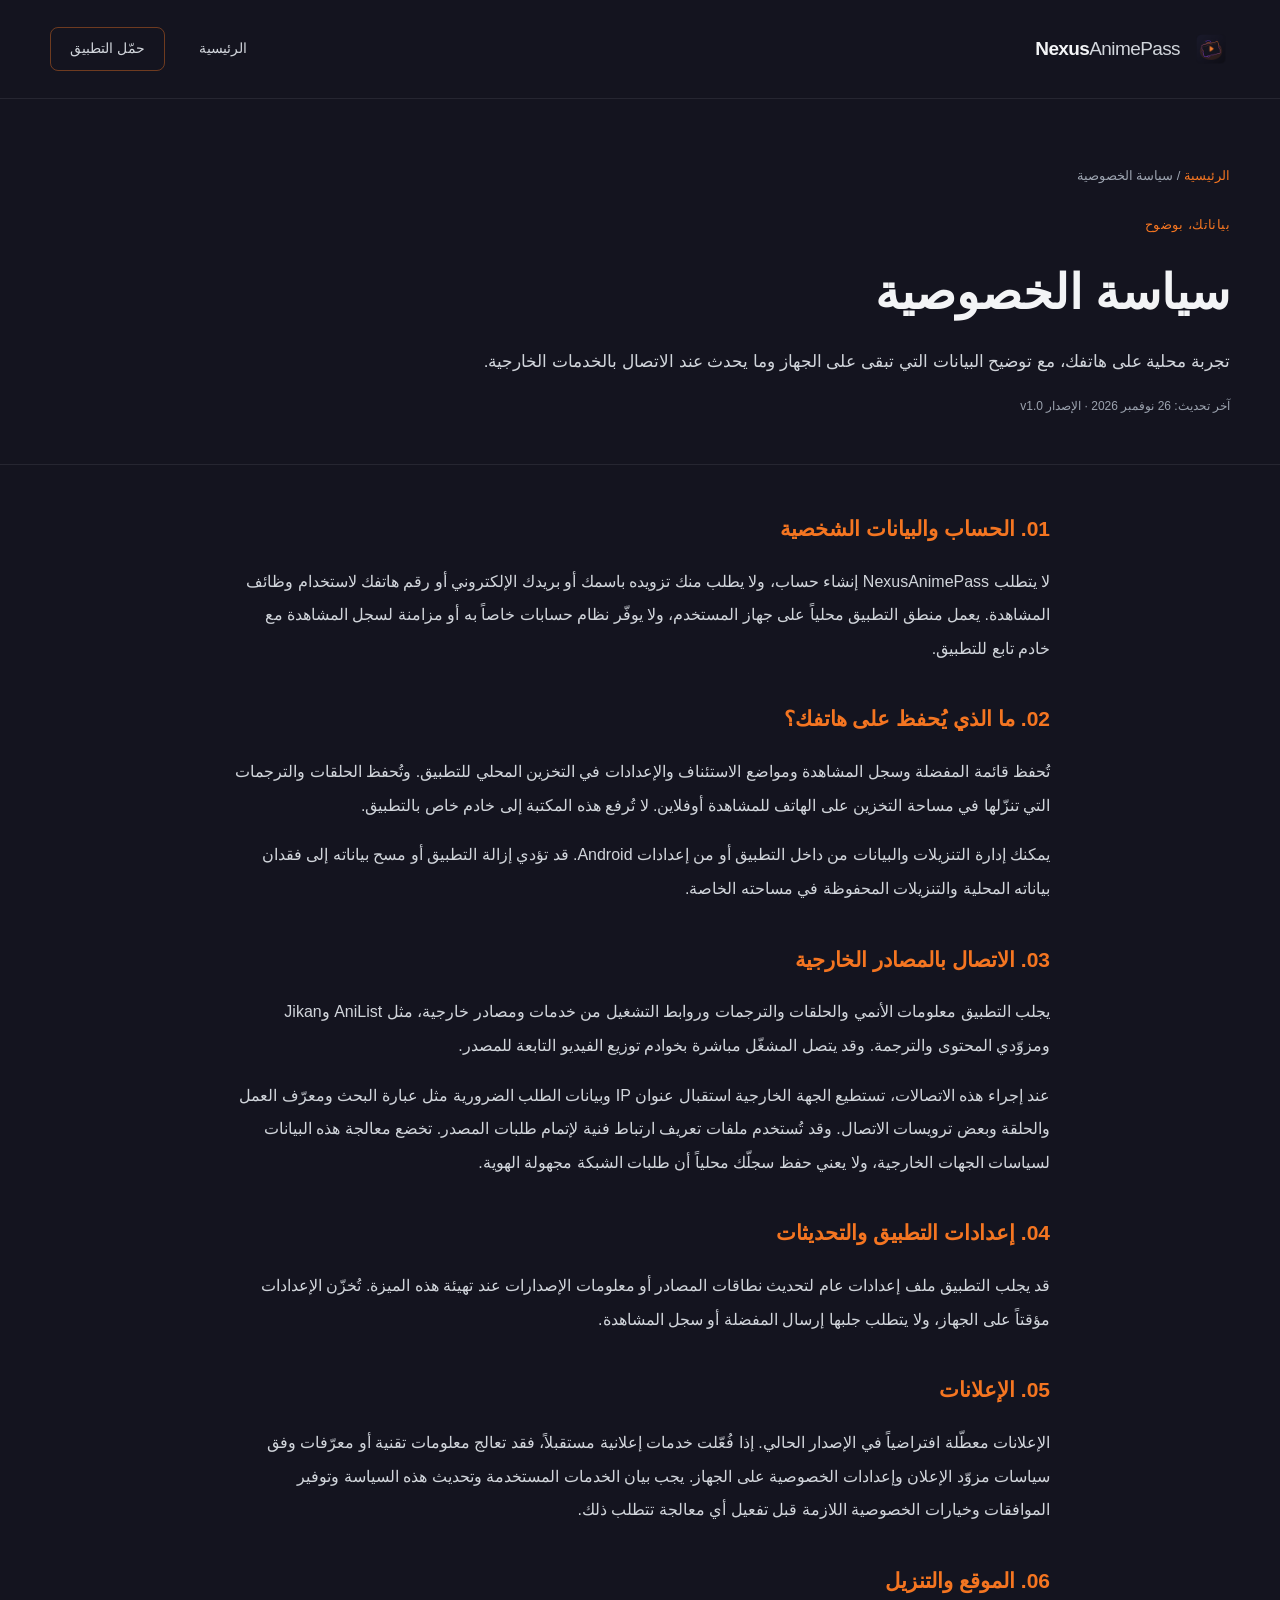
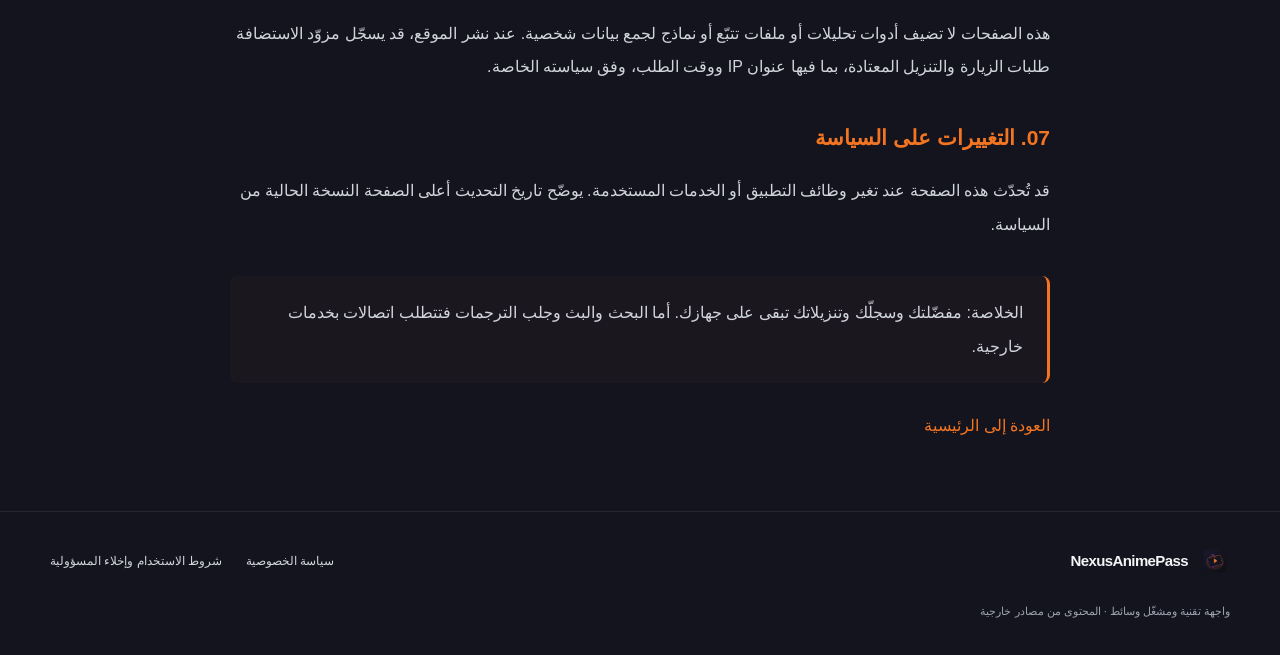
==== privacy.html @ e01f93e0 "Prepare NexusAnimePass website and default remote configuration" ====
<!doctype html><html lang="ar" dir="rtl"><head><meta charset="utf-8"><meta name="viewport" content="width=device-width,initial-scale=1"><meta name="theme-color" content="#14141f"><title>سياسة الخصوصية — NexusAnimePass</title><link rel="icon" href="./assets/nexus-icon.png" type="image/png"><link rel="stylesheet" href="./styles.css"></head><body><a class="skip" href="#main">انتقل إلى المحتوى</a><header class="header"><div class="container nav"><a class="brand" href="./index.html"><img src="./assets/nexus-icon.png" width="38" height="38" alt=""><span dir="ltr">Nexus<span class="brand-light">AnimePass</span></span></a><nav aria-label="القائمة الرئيسية"><a href="./index.html">الرئيسية</a><a class="nav-download" href="./downloads/NexusAnimePass-v1.0-release.apk" download>حمّل التطبيق</a></nav></div></header><main id="main"><div class="legal-hero"><div class="container"><div class="breadcrumb"><a href="./index.html">الرئيسية</a> / سياسة الخصوصية</div><p class="eyebrow">بياناتك، بوضوح</p><h1>سياسة الخصوصية</h1><p class="intro">تجربة محلية على هاتفك، مع توضيح البيانات التي تبقى على الجهاز وما يحدث عند الاتصال بالخدمات الخارجية.</p><p class="legal-date">آخر تحديث: 26 نوفمبر 2026 · الإصدار v1.0</p></div></div><div class="container legal-body">
<section><h2>01. الحساب والبيانات الشخصية</h2><p>لا يتطلب NexusAnimePass إنشاء حساب، ولا يطلب منك تزويده باسمك أو بريدك الإلكتروني أو رقم هاتفك لاستخدام وظائف المشاهدة. يعمل منطق التطبيق محلياً على جهاز المستخدم، ولا يوفّر نظام حسابات خاصاً به أو مزامنة لسجل المشاهدة مع خادم تابع للتطبيق.</p></section>
<section><h2>02. ما الذي يُحفظ على هاتفك؟</h2><p>تُحفظ قائمة المفضلة وسجل المشاهدة ومواضع الاستئناف والإعدادات في التخزين المحلي للتطبيق. وتُحفظ الحلقات والترجمات التي تنزّلها في مساحة التخزين على الهاتف للمشاهدة أوفلاين. لا تُرفع هذه المكتبة إلى خادم خاص بالتطبيق.</p><p>يمكنك إدارة التنزيلات والبيانات من داخل التطبيق أو من إعدادات Android. قد تؤدي إزالة التطبيق أو مسح بياناته إلى فقدان بياناته المحلية والتنزيلات المحفوظة في مساحته الخاصة.</p></section>
<section><h2>03. الاتصال بالمصادر الخارجية</h2><p>يجلب التطبيق معلومات الأنمي والحلقات والترجمات وروابط التشغيل من خدمات ومصادر خارجية، مثل AniList وJikan ومزوّدي المحتوى والترجمة. وقد يتصل المشغّل مباشرة بخوادم توزيع الفيديو التابعة للمصدر.</p><p>عند إجراء هذه الاتصالات، تستطيع الجهة الخارجية استقبال عنوان IP وبيانات الطلب الضرورية مثل عبارة البحث ومعرّف العمل والحلقة وبعض ترويسات الاتصال. وقد تُستخدم ملفات تعريف ارتباط فنية لإتمام طلبات المصدر. تخضع معالجة هذه البيانات لسياسات الجهات الخارجية، ولا يعني حفظ سجلّك محلياً أن طلبات الشبكة مجهولة الهوية.</p></section>
<section><h2>04. إعدادات التطبيق والتحديثات</h2><p>قد يجلب التطبيق ملف إعدادات عام لتحديث نطاقات المصادر أو معلومات الإصدارات عند تهيئة هذه الميزة. تُخزّن الإعدادات مؤقتاً على الجهاز، ولا يتطلب جلبها إرسال المفضلة أو سجل المشاهدة.</p></section>
<section><h2>05. الإعلانات</h2><p>الإعلانات معطّلة افتراضياً في الإصدار الحالي. إذا فُعّلت خدمات إعلانية مستقبلاً، فقد تعالج معلومات تقنية أو معرّفات وفق سياسات مزوّد الإعلان وإعدادات الخصوصية على الجهاز. يجب بيان الخدمات المستخدمة وتحديث هذه السياسة وتوفير الموافقات وخيارات الخصوصية اللازمة قبل تفعيل أي معالجة تتطلب ذلك.</p></section>
<section><h2>06. الموقع والتنزيل</h2><p>هذه الصفحات لا تضيف أدوات تحليلات أو ملفات تتبّع أو نماذج لجمع بيانات شخصية. عند نشر الموقع، قد يسجّل مزوّد الاستضافة طلبات الزيارة والتنزيل المعتادة، بما فيها عنوان IP ووقت الطلب، وفق سياسته الخاصة.</p></section>
<section><h2>07. التغييرات على السياسة</h2><p>قد تُحدّث هذه الصفحة عند تغير وظائف التطبيق أو الخدمات المستخدمة. يوضّح تاريخ التحديث أعلى الصفحة النسخة الحالية من السياسة.</p></section>
<p class="legal-note">الخلاصة: مفضّلتك وسجلّك وتنزيلاتك تبقى على جهازك. أما البحث والبث وجلب الترجمات فتتطلب اتصالات بخدمات خارجية.</p><a class="legal-back" href="./index.html">العودة إلى الرئيسية</a></div></main><footer class="footer"><div class="container footer-inner"><a class="brand" href="./index.html"><img src="./assets/nexus-icon.png" width="30" height="30" alt=""><span dir="ltr">NexusAnimePass</span></a><nav aria-label="روابط قانونية"><a href="./privacy.html">سياسة الخصوصية</a><a href="./terms.html">شروط الاستخدام وإخلاء المسؤولية</a></nav><p>واجهة تقنية ومشغّل وسائط · المحتوى من مصادر خارجية</p></div></footer></body></html>
---- styles.css ----
:root{color-scheme:dark;--bg:#14141f;--panel:#1e1e2e;--ink:#f3f4f6;--ink:oklch(96.7% 0.003 264.542);--muted:#9ca3af;--muted:oklch(70.7% 0.022 261.325);--primary:#f47521;--primary-dark:#d95e0f;--accent:#7c3aed;--line:#ffffff14}*{box-sizing:border-box}html{scroll-behavior:smooth;scroll-padding-top:30px}body{margin:0;background:var(--bg);color:var(--ink);font-family:"Cairo",Tahoma,"Segoe UI",Arial,sans-serif;font-size:16px;line-height:1.85}a{color:inherit;text-decoration:none}a:focus-visible{outline:3px solid var(--primary);outline-offset:6px}img{max-width:100%;display:block}.container{width:min(1180px,calc(100% - 64px));margin-inline:auto}.skip{position:absolute;top:-80px;right:20px;background:var(--primary);color:#14141f;padding:10px 20px;z-index:20}.skip:focus{top:12px}.header{border-bottom:1px solid var(--line)}.nav{min-height:98px;display:flex;align-items:center;justify-content:space-between;gap:30px}.brand{display:inline-flex;align-items:center;gap:12px;font-family:"Segoe UI",Arial,sans-serif;font-weight:750;font-size:19px;letter-spacing:-.6px}.brand-light{font-weight:400;color:#d1d5db}.nav nav{display:flex;align-items:center;gap:34px;font-size:14px;color:#d1d5db}.nav nav a:hover,.footer a:hover{color:var(--primary)}.nav-download{border:1px solid #f4752166;padding:8px 19px;border-radius:8px}.hero{display:grid;grid-template-columns:1.05fr 1fr;align-items:center;gap:35px;min-height:760px;padding-block:70px 65px}.eyebrow{font-size:13px;color:var(--primary);letter-spacing:.4px;margin:0 0 20px;display:flex;align-items:center;gap:10px}.status-dot{width:7px;height:7px;border-radius:50%;background:var(--primary);box-shadow:0 0 15px #f4752166}.product-name{font-family:"Segoe UI",sans-serif;letter-spacing:2px;text-align:right;font-size:14px;color:#9ca3af;margin:0 0 14px}.hero h1{font-size:clamp(42px,4.7vw,66px);line-height:1.48;letter-spacing:-2px;margin:0 0 24px;font-weight:800}.hero h1 span{background:linear-gradient(100deg,#f47521,#7c3aed);background-clip:text;-webkit-background-clip:text;color:transparent}.hero-description{color:var(--muted);font-size:17px;line-height:2.1;max-width:480px;margin:0 0 28px}.release-meta{display:flex;gap:26px;color:var(--muted);font-size:12px;margin-bottom:24px}.release-meta span{display:flex;gap:9px;align-items:center}.release-meta b{color:var(--ink);font-size:15px;font-family:"Segoe UI",sans-serif}.button{display:inline-flex;justify-content:center;align-items:center;gap:12px;min-height:58px;padding:14px 25px;border-radius:10px;font-weight:700;font-size:16px;transition:transform .2s,background .2s}.primary{background:var(--primary);color:#ffffff;box-shadow:0 8px 30px #f4752112}.primary:hover{transform:translateY(-3px);background:var(--primary-dark)}.download-note{font-size:12px;color:#9ca3af;margin-top:13px}.hero-art{height:585px;position:relative;display:grid;place-items:center;isolation:isolate}.hero-art:before{content:"";position:absolute;width:410px;height:410px;background:radial-gradient(ellipse,#7c3aed23,transparent 68%);z-index:-1}.orbit{border:1px solid #7c3aed13;position:absolute;border-radius:50%;z-index:-1}.orbit-one{width:475px;height:475px}.orbit-two{width:555px;height:555px;border-style:dashed;transform:rotate(-22deg)}.art-caption{position:absolute;top:5px;left:25px;font-size:12px;letter-spacing:1px;color:#9ca3af}.phone{width:258px;height:516px;border:5px solid #3a3a4f;border-radius:39px;background:#14141f;box-shadow:0 40px 80px #0009,inset 0 0 0 1px #ffffff19;transform:rotate(-8deg);padding:25px 12px 15px;position:relative;overflow:hidden;direction:ltr}.phone-camera{width:61px;height:12px;background:#14141f;border-radius:0 0 10px 10px;position:absolute;left:94px;top:0}.phone-top{display:flex;align-items:center;gap:8px;font:700 11px "Segoe UI",sans-serif;letter-spacing:2px;padding-bottom:18px}.phone-dots{margin-left:auto;color:#aaa;letter-spacing:2px}.phone-scene{height:260px;border-radius:15px;background:linear-gradient(155deg,#14141f,#1e1e2e 43%,#7c3aed 72%,#14141f);overflow:hidden;position:relative}.scene-sun{position:absolute;width:98px;height:98px;border-radius:50%;left:72px;top:28px;background:linear-gradient(#f47521,#d95e0f);box-shadow:0 0 40px #f4752133}.scene-mountain{position:absolute;clip-path:polygon(0 100%,0 64%,30% 10%,49% 49%,67% 30%,100% 74%,100% 100%);bottom:0;width:280px;height:165px;left:-20px;background:#3a3a4f}.mountain-front{height:123px;background:#14141f;transform:scaleX(-1)}.scene-grid{position:absolute;inset:0;background:repeating-linear-gradient(0deg,transparent 0 3px,#0000000a 3px 4px)}.scene-label{position:absolute;bottom:38px;right:16px;font-size:17px;font-weight:bold}.scene-tag{position:absolute;bottom:20px;right:16px;font:9px "Segoe UI",sans-serif;letter-spacing:2px;color:#d1d5db}.play-symbol{position:absolute;left:94px;top:123px;width:42px;height:42px;border-radius:50%;background:#fff2;backdrop-filter:blur(5px);border:1px solid #ffffff66}.play-symbol:after{content:"";position:absolute;left:17px;top:12px;border-left:12px solid white;border-top:8px solid transparent;border-bottom:8px solid transparent}.mock-progress{height:3px;background:#ffffff19;margin-top:14px;border-radius:5px}.mock-progress span{display:block;height:100%;width:43%;background:var(--primary)}.phone-text{direction:rtl;display:flex;flex-direction:column;margin-top:16px}.phone-text strong{font-size:14px}.phone-text span{font-size:10px;color:#9ca3af;margin-top:5px}.mock-pills{display:flex;direction:rtl;gap:5px;margin-top:14px}.mock-pills span{border:1px solid #ffffff17;border-radius:5px;font-size:9px;padding:2px 7px;color:#d1d5db}.mock-bottom{display:flex;gap:7px;margin-top:15px}.mock-bottom span{height:16px;flex:1;border-radius:4px;background:#ffffff09}.float-label{position:absolute;border:1px solid #ffffff19;background:#1e1e2eef;box-shadow:0 15px 40px #0005;padding:13px 15px;border-radius:13px;display:flex;align-items:center;gap:12px}.float-label strong{font-size:12px;display:block;white-space:nowrap}.float-label small{font:11px "Segoe UI",Tahoma,sans-serif;color:#9ca3af;display:block;margin-top:3px}.mini-icon{color:var(--primary);background:#f4752114;border:1px solid #f4752122;border-radius:9px;width:35px;height:35px;display:grid;place-items:center;font-size:23px}.float-ar{top:135px;right:0}.float-offline{bottom:83px;left:0}.illustration-note{position:absolute;bottom:6px;left:30px;font-size:10px;color:#9ca3af}.benefit-strip{border-block:1px solid var(--line);background:#14141f}.benefit-strip .container{display:flex;align-items:center;justify-content:center;gap:42px;min-height:73px;font-size:13px;color:#d1d5db}.benefit-strip i{height:4px;width:4px;background:#7c3aed;border-radius:50%}.section{padding-block:100px}.section-heading{margin-bottom:40px}.section-heading h2,.final-cta h2{font-size:clamp(29px,3.3vw,42px);line-height:1.55;letter-spacing:-1px;margin:0 0 17px}.section-heading>p:last-child{color:var(--muted);max-width:480px}.muted{color:#9ca3af}.feature-grid{display:grid;grid-template-columns:repeat(3,1fr);gap:16px}.feature{border:1px solid var(--line);border-radius:18px;background:linear-gradient(140deg,#1e1e2e,#14141f);padding:30px;min-height:290px;overflow:hidden;position:relative}.feature-wide{grid-column:span 2;padding-inline-end:34%;background:radial-gradient(ellipse at 10% 90%,#7c3aed20,transparent 60%),#1e1e2e}.feature-number{display:block;text-align:right;font:11px "Segoe UI",sans-serif;letter-spacing:1.7px;color:#9ca3af;margin-bottom:24px}.feature-icon{font:34px "Segoe UI",sans-serif;color:var(--primary);height:45px}.arabic-icon{font-family:Tahoma,sans-serif}.feature h3{font-size:19px;line-height:1.6;margin:16px 0 10px}.feature p{font-size:14px;color:#9ca3af;line-height:1.95;margin:0}.signal-bars{position:absolute;left:35px;bottom:65px;display:flex;align-items:center;gap:5px;height:125px;transform:rotate(-12deg)}.signal-bars i{display:block;width:6px;border-radius:10px;height:25px;background:linear-gradient(#f47521,#d95e0f)}.signal-bars i:nth-child(3n){height:92px}.signal-bars i:nth-child(2n){height:55px}.signal-bars i:nth-child(5n){height:120px}.feature-cast{background:radial-gradient(ellipse at 5% 25%,#7c3aed20,transparent 65%),#1e1e2e}.cast-drawing{height:45px;width:60px;border:2px solid #f47521;border-radius:6px;position:relative;margin-top:5px}.cast-drawing span{position:absolute;width:17px;height:17px;border:3px solid #f47521;border-radius:50%;bottom:-5px;right:-5px;background:#1e1e2e}.section-footnote{font-size:12px;color:#9ca3af;margin:20px 0 0}.installation{background:#14141f;border-block:1px solid var(--line);padding-block:80px}.steps{list-style:none;display:grid;grid-template-columns:repeat(3,1fr);gap:45px;padding:0;margin:45px 0 0;counter-reset:none}.steps li{border-top:1px solid #ffffff20;padding-top:24px}.step-number{font:300 39px "Segoe UI",sans-serif;color:#f47521}.steps h3{font-size:18px;margin:22px 0 9px}.steps p{font-size:14px;color:var(--muted);margin:0}.final-cta{padding-block:80px;display:flex;align-items:center;justify-content:space-between;gap:35px}.final-cta h2{margin-bottom:9px}.final-cta p:last-child{color:var(--muted);font-size:14px}.apk-label{border-right:1px solid #ffffff33;padding-right:12px;font:12px "Segoe UI",sans-serif;direction:ltr}.footer{border-top:1px solid var(--line);padding:34px 0}.footer-inner{display:flex;align-items:center;gap:25px;flex-wrap:wrap;justify-content:space-between}.footer .brand{font-size:15px}.footer nav{display:flex;gap:24px;font-size:12px;color:#d1d5db}.footer p{width:100%;font-size:11px;color:#9ca3af;margin:0}.legal-hero{padding:65px 0 35px;border-bottom:1px solid var(--line)}.breadcrumb{font-size:13px;color:#9ca3af;margin-bottom:25px}.breadcrumb a{color:var(--primary)}.legal-hero h1{font-size:clamp(30px,4vw,48px);line-height:1.5;margin:0 0 15px}.legal-hero .intro{max-width:760px;color:#d1d5db;font-size:17px}.legal-date{font-size:12px;color:#9ca3af}.legal-body{max-width:820px;padding-block:45px 70px}.legal-body section{margin-bottom:35px}.legal-body h2{font-size:21px;color:#f47521;margin:0 0 12px}.legal-body p,.legal-body li{color:#d1d5db;line-height:2.1}.legal-body ul{padding-inline-start:24px}.legal-note{border-right:3px solid var(--primary);background:#f4752108;border-radius:8px;padding:20px 24px;color:#d1d5db!important}.legal-back{color:var(--primary);display:inline-block;margin-top:12px}@media(min-width:1500px){.hero{min-height:800px}}@media(max-width:1050px){.container{width:calc(100% - 48px)}.hero{gap:15px}.hero-art{transform:scale(.88);transform-origin:center;width:100%}.float-ar{right:-25px}.float-offline{left:-20px}.feature{padding:24px}.feature-wide{padding-inline-end:29%}.signal-bars{left:20px;gap:3px}.signal-bars i{width:5px}}@media(max-width:780px){.nav{min-height:82px;gap:18px}.nav nav{gap:17px}.brand{font-size:16px;gap:9px}.brand img{width:32px;height:32px}.hero{grid-template-columns:1fr;padding-top:50px;padding-bottom:25px;gap:15px;min-height:0}.hero-copy{max-width:560px}.hero h1{font-size:52px}.hero-art{height:540px;max-width:470px;margin:auto;transform:scale(.95)}.float-ar{right:0}.float-offline{left:0}.benefit-strip .container{gap:20px;font-size:12px;flex-wrap:wrap;padding-block:15px}.feature-grid{grid-template-columns:repeat(2,1fr)}.feature-wide{padding-inline-end:35%}.feature-cast{grid-column:span 2}.steps{gap:25px}.section{padding-block:65px}.final-cta{align-items:flex-start;flex-direction:column;padding-block:60px}.installation{padding-block:60px}.footer-inner{gap:20px}}@media(max-width:480px){.container{width:calc(100% - 36px)}.nav{flex-wrap:wrap;justify-content:center;gap:14px;padding-block:18px}.nav nav{width:100%;justify-content:center;gap:24px}.nav-download{padding:4px 12px}.hero h1{font-size:43px;letter-spacing:-1px}.hero-description{font-size:16px}.hero .button{width:100%;font-size:14px;padding-inline:12px}.hero .download-note{font-size:11px}.release-meta{gap:19px}.hero-art{height:460px;transform:none;max-width:100%;overflow:clip}.phone{transform:rotate(-6deg) scale(.82)}.orbit-one{width:310px;height:310px}.orbit-two{width:365px;height:365px}.float-label{padding:9px;gap:7px;z-index:1}.float-label strong{font-size:10px}.float-label small{font-size:9px}.float-ar{top:100px;right:0}.float-offline{bottom:50px;left:0}.mini-icon{width:28px;height:28px;font-size:19px}.art-caption{top:0;left:10px}.illustration-note{bottom:0;left:12px}.benefit-strip .container{gap:12px}.benefit-strip i:nth-of-type(2){display:none}.benefit-strip span{width:40%;text-align:center}.feature-grid{grid-template-columns:1fr}.feature-wide,.feature-cast{grid-column:auto}.feature-wide{padding-inline-end:24px;padding-bottom:135px}.signal-bars{bottom:22px;left:30px;height:90px;transform:rotate(0)}.signal-bars i:nth-child(5n){height:75px}.signal-bars i:nth-child(3n){height:55px}.feature{min-height:260px}.steps{grid-template-columns:1fr;gap:28px}.steps li{position:relative;padding-inline-start:55px;padding-top:20px}.step-number{position:absolute;right:0;top:20px;font-size:30px}.steps h3{margin-top:3px}.footer nav{flex-direction:column;gap:6px}.final-cta .button{width:100%;font-size:14px}.legal-hero{padding-top:40px}.legal-hero .intro{font-size:16px}.legal-body{padding-top:30px}.legal-body h2{font-size:19px}.legal-body p,.legal-body li{font-size:15px}.legal-note{padding:17px}}@media(prefers-reduced-motion:reduce){html{scroll-behavior:auto}*,*:before,*:after{transition:none!important}}
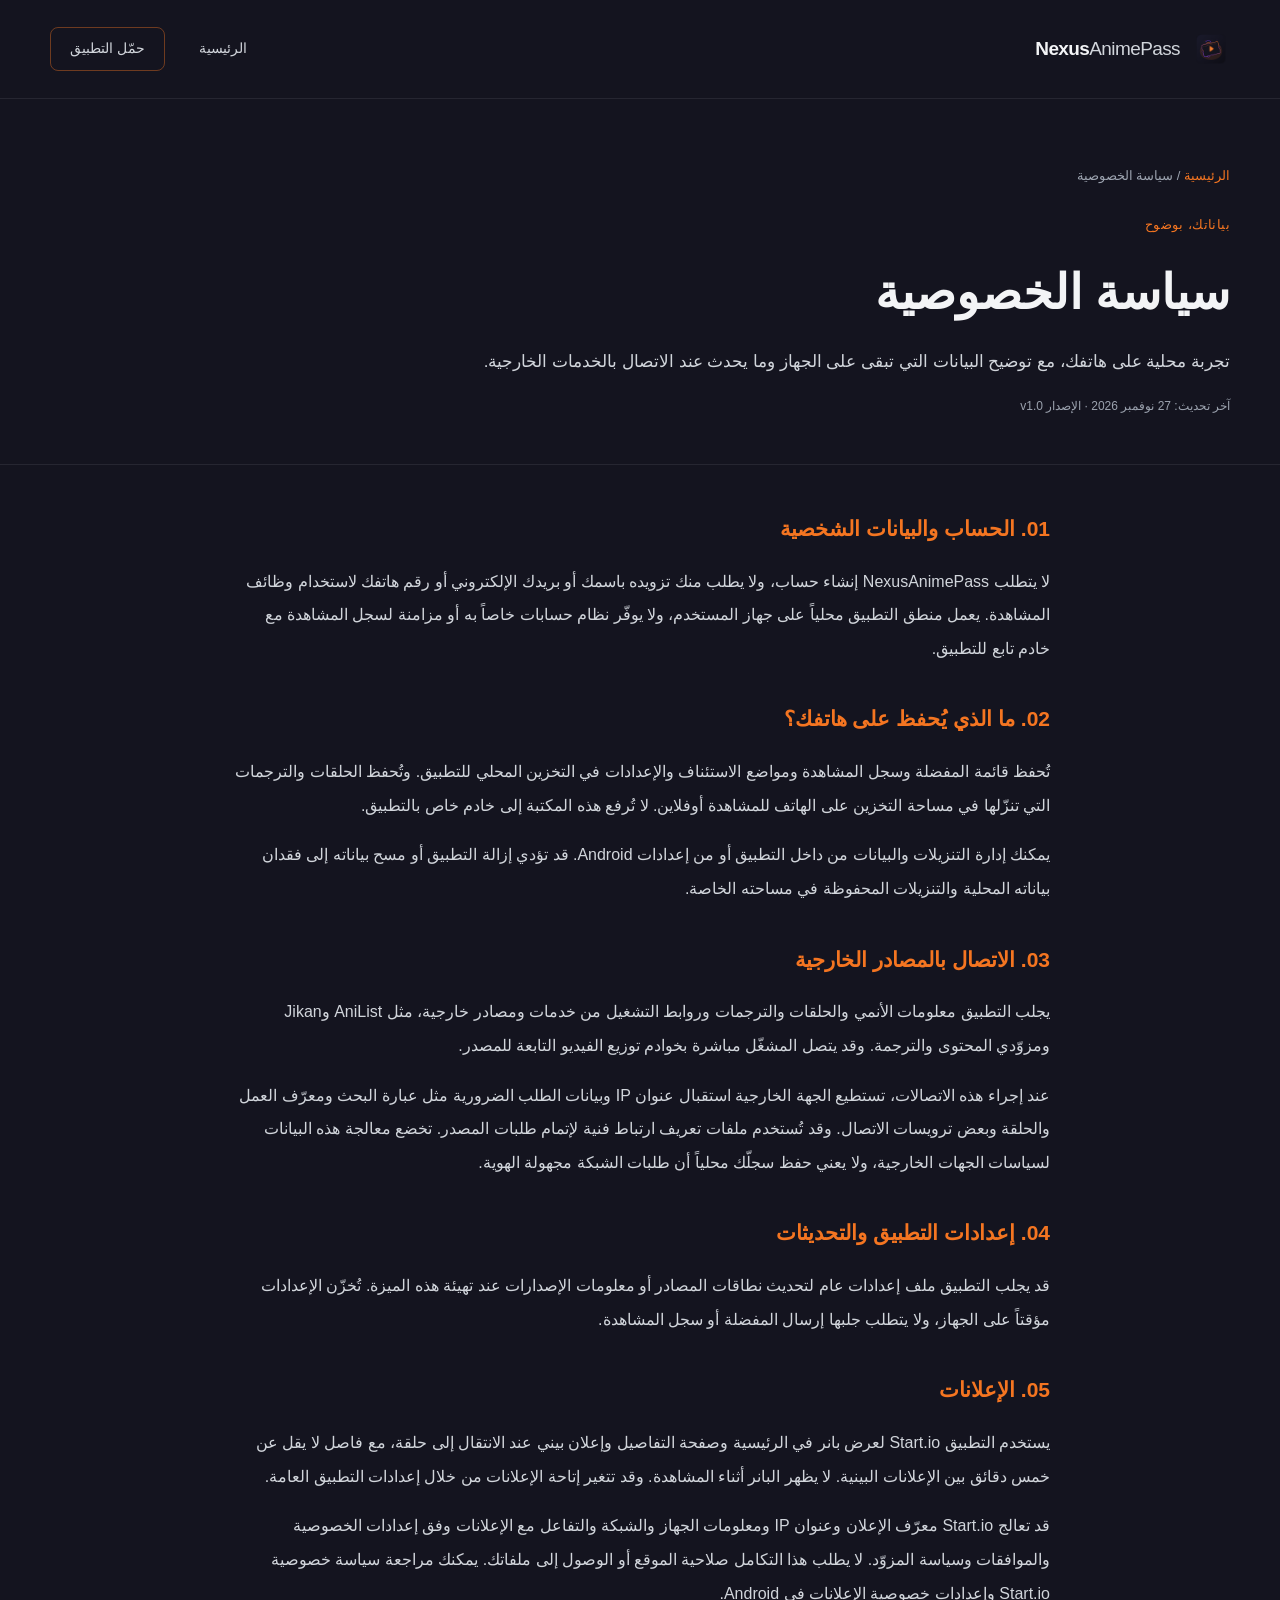
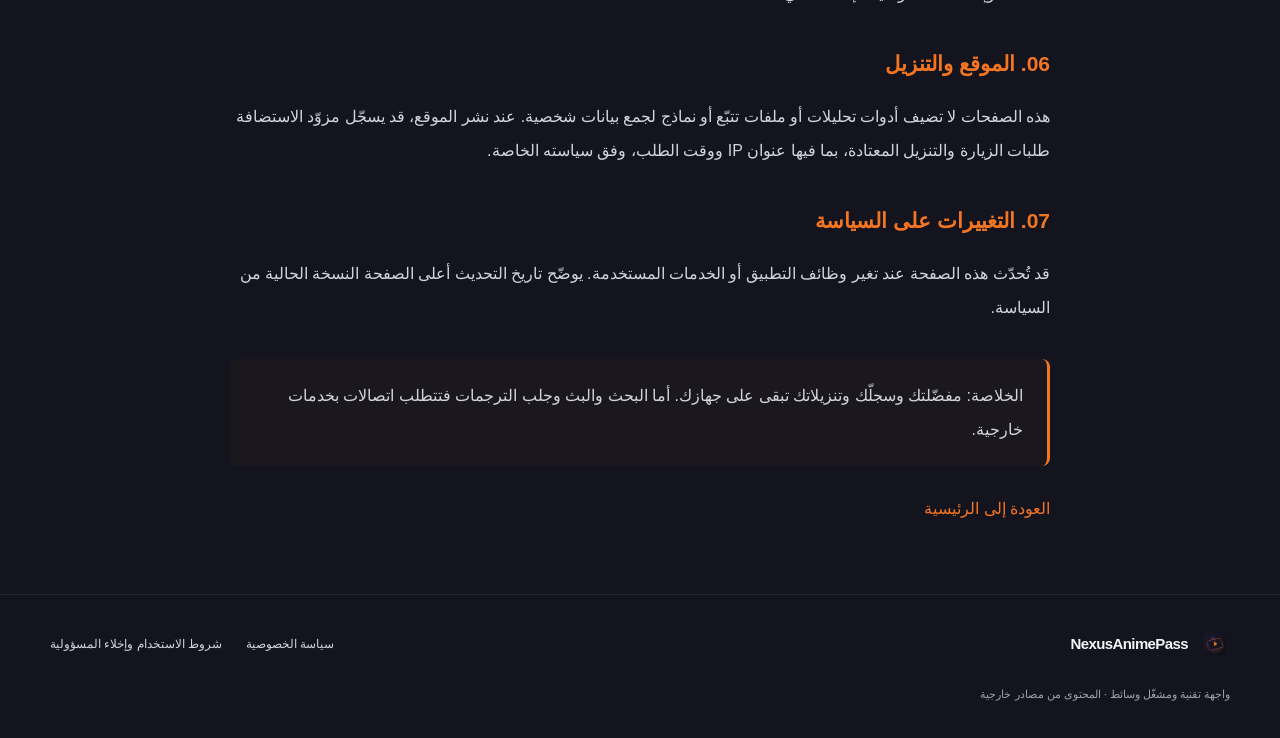
==== commit 8e12711e: "Publish signed Start.io release and update advertising configuration" ====
--- a/privacy.html
+++ b/privacy.html
@@ -1,9 +1,9 @@
-<!doctype html><html lang="ar" dir="rtl"><head><meta charset="utf-8"><meta name="viewport" content="width=device-width,initial-scale=1"><meta name="theme-color" content="#14141f"><title>سياسة الخصوصية — NexusAnimePass</title><link rel="icon" href="./assets/nexus-icon.png" type="image/png"><link rel="stylesheet" href="./styles.css"></head><body><a class="skip" href="#main">انتقل إلى المحتوى</a><header class="header"><div class="container nav"><a class="brand" href="./index.html"><img src="./assets/nexus-icon.png" width="38" height="38" alt=""><span dir="ltr">Nexus<span class="brand-light">AnimePass</span></span></a><nav aria-label="القائمة الرئيسية"><a href="./index.html">الرئيسية</a><a class="nav-download" href="./downloads/NexusAnimePass-v1.0-release.apk" download>حمّل التطبيق</a></nav></div></header><main id="main"><div class="legal-hero"><div class="container"><div class="breadcrumb"><a href="./index.html">الرئيسية</a> / سياسة الخصوصية</div><p class="eyebrow">بياناتك، بوضوح</p><h1>سياسة الخصوصية</h1><p class="intro">تجربة محلية على هاتفك، مع توضيح البيانات التي تبقى على الجهاز وما يحدث عند الاتصال بالخدمات الخارجية.</p><p class="legal-date">آخر تحديث: 26 نوفمبر 2026 · الإصدار v1.0</p></div></div><div class="container legal-body">
+<!doctype html><html lang="ar" dir="rtl"><head><meta charset="utf-8"><meta name="viewport" content="width=device-width,initial-scale=1"><meta name="theme-color" content="#14141f"><title>سياسة الخصوصية — NexusAnimePass</title><link rel="icon" href="./assets/nexus-icon.png" type="image/png"><link rel="stylesheet" href="./styles.css"></head><body><a class="skip" href="#main">انتقل إلى المحتوى</a><header class="header"><div class="container nav"><a class="brand" href="./index.html"><img src="./assets/nexus-icon.png" width="38" height="38" alt=""><span dir="ltr">Nexus<span class="brand-light">AnimePass</span></span></a><nav aria-label="القائمة الرئيسية"><a href="./index.html">الرئيسية</a><a class="nav-download" href="./downloads/NexusAnimePass-v1.0-release.apk" download>حمّل التطبيق</a></nav></div></header><main id="main"><div class="legal-hero"><div class="container"><div class="breadcrumb"><a href="./index.html">الرئيسية</a> / سياسة الخصوصية</div><p class="eyebrow">بياناتك، بوضوح</p><h1>سياسة الخصوصية</h1><p class="intro">تجربة محلية على هاتفك، مع توضيح البيانات التي تبقى على الجهاز وما يحدث عند الاتصال بالخدمات الخارجية.</p><p class="legal-date">آخر تحديث: 27 نوفمبر 2026 · الإصدار v1.0</p></div></div><div class="container legal-body">
 <section><h2>01. الحساب والبيانات الشخصية</h2><p>لا يتطلب NexusAnimePass إنشاء حساب، ولا يطلب منك تزويده باسمك أو بريدك الإلكتروني أو رقم هاتفك لاستخدام وظائف المشاهدة. يعمل منطق التطبيق محلياً على جهاز المستخدم، ولا يوفّر نظام حسابات خاصاً به أو مزامنة لسجل المشاهدة مع خادم تابع للتطبيق.</p></section>
 <section><h2>02. ما الذي يُحفظ على هاتفك؟</h2><p>تُحفظ قائمة المفضلة وسجل المشاهدة ومواضع الاستئناف والإعدادات في التخزين المحلي للتطبيق. وتُحفظ الحلقات والترجمات التي تنزّلها في مساحة التخزين على الهاتف للمشاهدة أوفلاين. لا تُرفع هذه المكتبة إلى خادم خاص بالتطبيق.</p><p>يمكنك إدارة التنزيلات والبيانات من داخل التطبيق أو من إعدادات Android. قد تؤدي إزالة التطبيق أو مسح بياناته إلى فقدان بياناته المحلية والتنزيلات المحفوظة في مساحته الخاصة.</p></section>
 <section><h2>03. الاتصال بالمصادر الخارجية</h2><p>يجلب التطبيق معلومات الأنمي والحلقات والترجمات وروابط التشغيل من خدمات ومصادر خارجية، مثل AniList وJikan ومزوّدي المحتوى والترجمة. وقد يتصل المشغّل مباشرة بخوادم توزيع الفيديو التابعة للمصدر.</p><p>عند إجراء هذه الاتصالات، تستطيع الجهة الخارجية استقبال عنوان IP وبيانات الطلب الضرورية مثل عبارة البحث ومعرّف العمل والحلقة وبعض ترويسات الاتصال. وقد تُستخدم ملفات تعريف ارتباط فنية لإتمام طلبات المصدر. تخضع معالجة هذه البيانات لسياسات الجهات الخارجية، ولا يعني حفظ سجلّك محلياً أن طلبات الشبكة مجهولة الهوية.</p></section>
 <section><h2>04. إعدادات التطبيق والتحديثات</h2><p>قد يجلب التطبيق ملف إعدادات عام لتحديث نطاقات المصادر أو معلومات الإصدارات عند تهيئة هذه الميزة. تُخزّن الإعدادات مؤقتاً على الجهاز، ولا يتطلب جلبها إرسال المفضلة أو سجل المشاهدة.</p></section>
-<section><h2>05. الإعلانات</h2><p>الإعلانات معطّلة افتراضياً في الإصدار الحالي. إذا فُعّلت خدمات إعلانية مستقبلاً، فقد تعالج معلومات تقنية أو معرّفات وفق سياسات مزوّد الإعلان وإعدادات الخصوصية على الجهاز. يجب بيان الخدمات المستخدمة وتحديث هذه السياسة وتوفير الموافقات وخيارات الخصوصية اللازمة قبل تفعيل أي معالجة تتطلب ذلك.</p></section>
+<section><h2>05. الإعلانات</h2><p>يستخدم التطبيق Start.io لعرض بانر في الرئيسية وصفحة التفاصيل وإعلان بيني عند الانتقال إلى حلقة، مع فاصل لا يقل عن خمس دقائق بين الإعلانات البينية. لا يظهر البانر أثناء المشاهدة. وقد تتغير إتاحة الإعلانات من خلال إعدادات التطبيق العامة.</p><p>قد تعالج Start.io معرّف الإعلان وعنوان IP ومعلومات الجهاز والشبكة والتفاعل مع الإعلانات وفق إعدادات الخصوصية والموافقات وسياسة المزوّد. لا يطلب هذا التكامل صلاحية الموقع أو الوصول إلى ملفاتك. يمكنك مراجعة <a href="https://www.start.io/policy/privacy-policy/" target="_blank" rel="noopener noreferrer">سياسة خصوصية Start.io</a> وإعدادات خصوصية الإعلانات في Android.</p></section>
 <section><h2>06. الموقع والتنزيل</h2><p>هذه الصفحات لا تضيف أدوات تحليلات أو ملفات تتبّع أو نماذج لجمع بيانات شخصية. عند نشر الموقع، قد يسجّل مزوّد الاستضافة طلبات الزيارة والتنزيل المعتادة، بما فيها عنوان IP ووقت الطلب، وفق سياسته الخاصة.</p></section>
 <section><h2>07. التغييرات على السياسة</h2><p>قد تُحدّث هذه الصفحة عند تغير وظائف التطبيق أو الخدمات المستخدمة. يوضّح تاريخ التحديث أعلى الصفحة النسخة الحالية من السياسة.</p></section>
 <p class="legal-note">الخلاصة: مفضّلتك وسجلّك وتنزيلاتك تبقى على جهازك. أما البحث والبث وجلب الترجمات فتتطلب اتصالات بخدمات خارجية.</p><a class="legal-back" href="./index.html">العودة إلى الرئيسية</a></div></main><footer class="footer"><div class="container footer-inner"><a class="brand" href="./index.html"><img src="./assets/nexus-icon.png" width="30" height="30" alt=""><span dir="ltr">NexusAnimePass</span></a><nav aria-label="روابط قانونية"><a href="./privacy.html">سياسة الخصوصية</a><a href="./terms.html">شروط الاستخدام وإخلاء المسؤولية</a></nav><p>واجهة تقنية ومشغّل وسائط · المحتوى من مصادر خارجية</p></div></footer></body></html>
